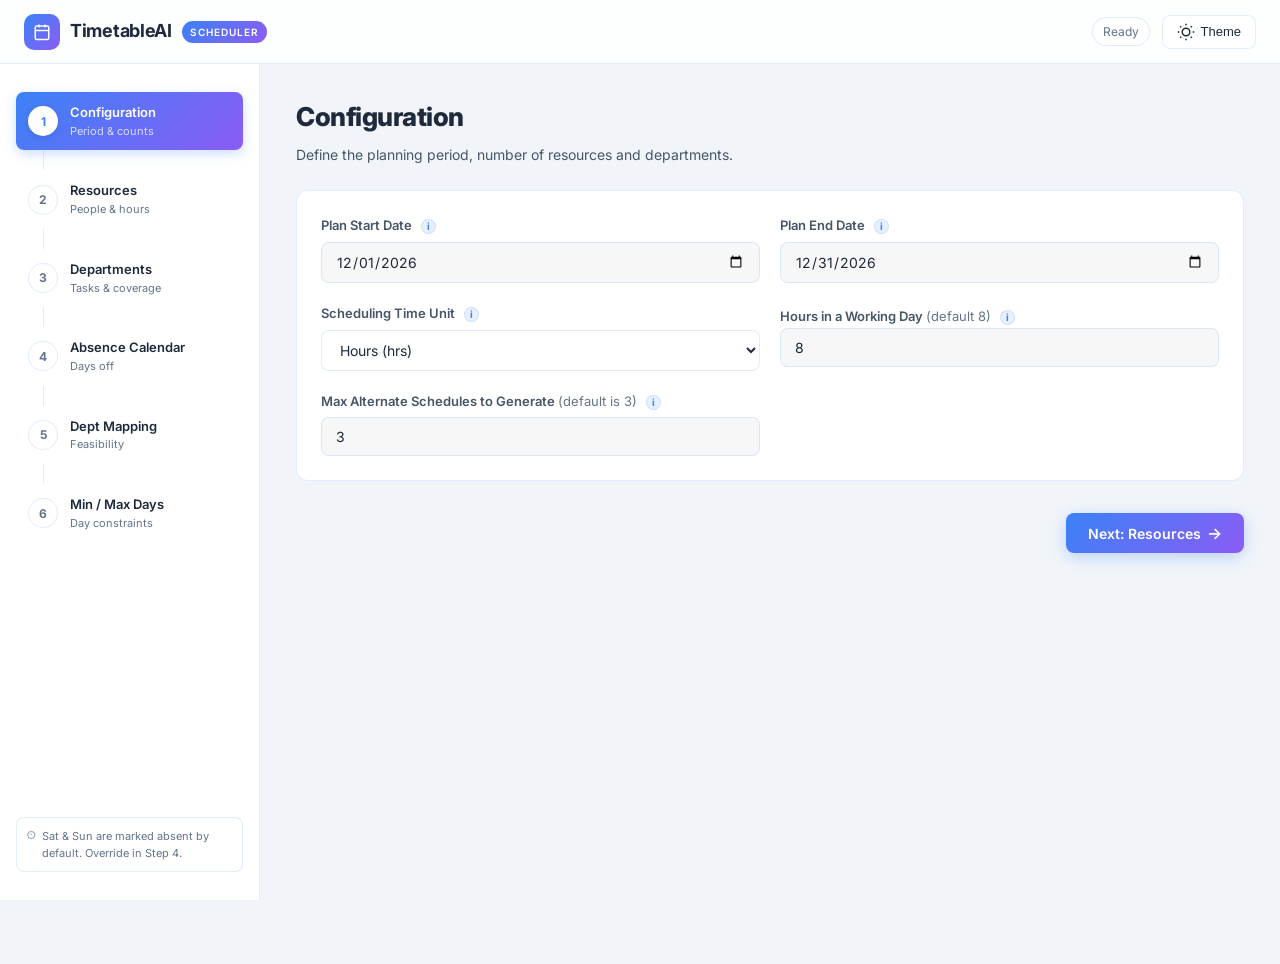
==== templates/index.html @ cdfffc03 "Add files via upload" ====
<!DOCTYPE html>
<html lang="en">
<head>
  <meta charset="UTF-8" />
  <meta name="viewport" content="width=device-width, initial-scale=1.0" />
  <title>Timetable Scheduler | Smart Scheduling System</title>
  <meta name="description" content="AI-powered timetable and appointment scheduler for doctors, departments, and resources. Constraint-based scheduling with violation reporting." />
  <link rel="preconnect" href="https://fonts.googleapis.com" />
  <link rel="preconnect" href="https://fonts.gstatic.com" crossorigin />
  <link href="https://fonts.googleapis.com/css2?family=Inter:wght@300;400;500;600;700;800&display=swap" rel="stylesheet" />
  <link rel="stylesheet" href="/static/style.css" />
</head>
<body>

<!-- ═══════════════════════════════ TOP NAV ══════════════════════════════════ -->
<nav class="navbar">
  <div class="navbar-brand">
    <div class="brand-icon">
      <svg viewBox="0 0 24 24" fill="none" stroke="currentColor" stroke-width="2">
        <rect x="3" y="4" width="18" height="18" rx="2"/><line x1="16" y1="2" x2="16" y2="6"/><line x1="8" y1="2" x2="8" y2="6"/><line x1="3" y1="10" x2="21" y2="10"/>
      </svg>
    </div>
    <span class="brand-name">TimetableAI</span>
    <span class="brand-badge">Scheduler</span>
  </div>
  <div class="navbar-actions">
    <span class="nav-status" id="nav-status">Ready</span>
    <button class="btn-icon" id="btn-theme-toggle" onclick="App.toggleTheme()" title="Toggle Light/Dark Theme">
      <svg id="theme-icon" viewBox="0 0 24 24" fill="none" stroke="currentColor" stroke-width="2" width="18" height="18">
        <circle cx="12" cy="12" r="5"/><line x1="12" y1="1" x2="12" y2="3"/><line x1="12" y1="21" x2="12" y2="23"/><line x1="4.22" y1="4.22" x2="5.64" y2="5.64"/><line x1="18.36" y1="18.36" x2="19.78" y2="19.78"/><line x1="1" y1="12" x2="3" y2="12"/><line x1="21" y1="12" x2="23" y2="12"/><line x1="4.22" y1="19.78" x2="5.64" y2="18.36"/><line x1="18.36" y1="5.64" x2="19.78" y2="4.22"/>
      </svg>
      Theme
    </button>
    <button class="btn-icon" id="btn-download" style="display:none" onclick="App.downloadExcel()" title="Download Excel">
      <svg viewBox="0 0 24 24" fill="none" stroke="currentColor" stroke-width="2" width="18" height="18">
        <path d="M21 15v4a2 2 0 0 1-2 2H5a2 2 0 0 1-2-2v-4"/><polyline points="7 10 12 15 17 10"/><line x1="12" y1="15" x2="12" y2="3"/>
      </svg>
      Download Excel
    </button>
  </div>
</nav>

<!-- ═══════════════════════════ MAIN LAYOUT ══════════════════════════════════ -->
<div class="app-layout">

  <!-- SIDEBAR -->
  <aside class="sidebar" id="sidebar">
    <div class="sidebar-steps">
      <div class="step-item active" id="si-1" onclick="App.tryGoToStep(1)">
        <div class="step-num">1</div>
        <div class="step-info"><div class="step-label">Configuration</div><div class="step-sub">Period & counts</div></div>
      </div>
      <div class="step-connector"></div>
      <div class="step-item" id="si-2" onclick="App.tryGoToStep(2)">
        <div class="step-num">2</div>
        <div class="step-info"><div class="step-label">Resources</div><div class="step-sub">People & hours</div></div>
      </div>
      <div class="step-connector"></div>
      <div class="step-item" id="si-3" onclick="App.tryGoToStep(3)">
        <div class="step-num">3</div>
        <div class="step-info"><div class="step-label">Departments</div><div class="step-sub">Tasks & coverage</div></div>
      </div>
      <div class="step-connector"></div>
      <div class="step-item" id="si-4" onclick="App.tryGoToStep(4)">
        <div class="step-num">4</div>
        <div class="step-info"><div class="step-label">Absence Calendar</div><div class="step-sub">Days off</div></div>
      </div>
      <div class="step-connector"></div>
      <div class="step-item" id="si-5" onclick="App.tryGoToStep(5)">
        <div class="step-num">5</div>
        <div class="step-info"><div class="step-label">Dept Mapping</div><div class="step-sub">Feasibility</div></div>
      </div>
      <div class="step-connector"></div>
      <div class="step-item" id="si-6" onclick="App.tryGoToStep(6)">
        <div class="step-num">6</div>
        <div class="step-info"><div class="step-label">Min / Max Days</div><div class="step-sub">Day constraints</div></div>
      </div>
    </div>
    <div class="sidebar-footer">
      <div class="sidebar-tip">
        <svg viewBox="0 0 24 24" fill="none" stroke="currentColor" stroke-width="2" width="14" height="14"><circle cx="12" cy="12" r="10"/><line x1="12" y1="8" x2="12" y2="12"/><line x1="12" y1="16" x2="12.01" y2="16"/></svg>
        Sat &amp; Sun are marked absent by default. Override in Step 4.
      </div>
    </div>
  </aside>

  <!-- MAIN CONTENT -->
  <main class="main-content" id="main-content">

    <!-- ─── STEP 1: Config ─────────────────────────────────────────────── -->
    <div class="step-page active" id="page-1">
      <div class="page-header">
        <h1>Configuration</h1>
        <p>Define the planning period, number of resources and departments.</p>
      </div>
      <div class="form-card">
        <div class="form-grid-2">
          <div class="form-group">
            <label for="cfg-start">Plan Start Date <span class="info-btn" data-tip="The start date of the scheduling period. The scheduler will generate assignments starting on this day.">i</span></label>
            <input type="date" id="cfg-start" />
          </div>
          <div class="form-group">
            <label for="cfg-end">Plan End Date <span class="info-btn" data-tip="The end date of the scheduling period. The planner will generate assignments up to and including this day.">i</span></label>
            <input type="date" id="cfg-end" />
          </div>
          <div class="form-group">
            <label for="cfg-time-unit">Scheduling Time Unit <span class="info-btn" data-tip="The time metric used for planning constraints (Hours, Minutes, Days, Sessions, Slots, or Shifts) based on your custom requirements.">i</span></label>
            <select id="cfg-time-unit" onchange="App.onTimeUnitChange()" style="background: rgba(255,255,255,0.05); border: 1px solid var(--border); border-radius: var(--radius-sm); padding: 10px 14px; color: var(--text); font-size: 14px; color-scheme: dark; outline: none; width: 100%;">
              <option value="Hours" selected>Hours (hrs)</option>
              <option value="Minutes">Minutes (mins)</option>
              <option value="Days">Days (days)</option>
              <option value="Sessions">Sessions (sessions)</option>
              <option value="Slots">Slots (slots)</option>
              <option value="Shifts">Shifts (shifts)</option>
            </select>
          </div>
          <div class="form-group" id="cfg-working-day-hours-group" style="display: block;">
            <label for="cfg-working-day-hours">Hours in a Working Day <span class="tip">(default 8)</span> <span class="info-btn" data-tip="The total working hours standard for a full day. Used to automatically calculate daily capacities when Hours or Minutes is selected.">i</span></label>
            <input type="number" id="cfg-working-day-hours" min="1" max="24" value="8" />
          </div>
          <div class="form-group" id="cfg-time-conversion-group" style="display: none;">
            <label id="cfg-time-conversion-label" for="cfg-time-conversion">Hours per Session</label>
            <input type="number" id="cfg-time-conversion" min="0.1" step="0.1" value="2" />
          </div>
          <div class="form-group">
            <label for="cfg-max-alt">Max Alternate Schedules to Generate <span class="tip">(default is 3)</span> <span class="info-btn" data-tip="The maximum number of distinct alternative schedules (alternate options) generated by the AI solver.">i</span></label>
            <input type="number" id="cfg-max-alt" min="0" max="20" value="3" />
          </div>
        </div>
      </div>
      <div class="step-nav">
        <span></span>
        <button class="btn btn-primary" onclick="App.nextStep()">Next: Resources <span class="arrow">→</span></button>
      </div>
    </div>

    <!-- ─── STEP 2: Resources ──────────────────────────────────────────── -->
    <div class="step-page" id="page-2">
      <div class="page-header">
        <h1>Resources</h1>
        <p>Enter names and work-hour constraints for each person.</p>
      </div>
      <div class="form-card overflow-x">
        <table class="data-table" id="resources-table">
          <thead>
            <tr>
              <th>#</th>
              <th>Name <span class="req">*</span> <span class="info-btn" data-tip="The name of the resource (e.g., Dr. Smith, Technician, etc.) to be scheduled.">i</span></th>
              <th id="th-res-minh">Min Work Hours <span class="tip">(period)</span> <span class="info-btn" data-tip="The minimum cumulative work time this resource must be scheduled for across the entire planning period.">i</span></th>
              <th id="th-res-maxh">Max Work Hours <span class="tip">(period)</span> <span class="info-btn" data-tip="The maximum cumulative work time this resource can be scheduled for across the entire planning period.">i</span></th>
              <th id="th-res-daily">Daily Work Hours <span class="info-btn" data-tip="The standard capacity allocation scheduled for this resource on a single assigned day.">i</span></th>
              <th>Min Consecutive Days <span class="info-btn" data-tip="The consecutive scheduling block size. Enforces that any assignment must run in a continuous sequence of at least this many days.">i</span></th>
              <th>Actions</th>
            </tr>
          </thead>
          <tbody id="resources-body"></tbody>
        </table>
        <div style="padding: 12px 16px;">
          <button class="btn btn-ghost btn-sm" id="btn-add-resource" onclick="App.addResourceRow()" style="border: 1px dashed var(--border); width: 100%; border-radius: 6px; padding: 10px;">+ Add Resource</button>
        </div>
      </div>
      <div class="step-nav">
        <button class="btn btn-ghost" onclick="App.prevStep()">← Back</button>
        <button class="btn btn-primary" onclick="App.nextStep()">Next: Departments <span class="arrow">→</span></button>
      </div>
    </div>

    <!-- ─── STEP 3: Departments ────────────────────────────────────────── -->
    <div class="step-page" id="page-3">
      <div class="page-header">
        <h1>Departments</h1>
        <p>Define departments and their required coverage hours.</p>
      </div>
      <div class="form-card overflow-x">
        <table class="data-table" id="depts-table">
          <thead>
            <tr>
              <th>#</th>
              <th>Department Name <span class="req">*</span> <span class="info-btn" data-tip="The name of the department, room, or task (e.g., Cardiology, ICU, Ward) requiring scheduling.">i</span></th>
              <th id="th-dept-minh">Min Total Hours <span class="tip">(period)</span> <span class="info-btn" data-tip="The minimum total coverage time required for this department. Indicates the total number of days/hours for which the department should be functional.">i</span></th>
              <th id="th-dept-maxh">Max Total Hours <span class="tip">(period)</span> <span class="info-btn" data-tip="The maximum total coverage time allowed for this department.">i</span></th>
              <th>Actions</th>
            </tr>
          </thead>
          <tbody id="depts-body"></tbody>
        </table>
        <div style="padding: 12px 16px;">
          <button class="btn btn-ghost btn-sm" id="btn-add-dept" onclick="App.addDeptRow()" style="border: 1px dashed var(--border); width: 100%; border-radius: 6px; padding: 10px;">+ Add Department</button>
        </div>
      </div>
      <div class="step-nav">
        <button class="btn btn-ghost" onclick="App.prevStep()">← Back</button>
        <button class="btn btn-primary" onclick="App.nextStep()">Next: Absence Calendar <span class="arrow">→</span></button>
      </div>
    </div>

    <!-- ─── STEP 4: Absence Calendar ──────────────────────────────────── -->
    <div class="step-page" id="page-4">
      <div class="page-header">
        <h1>Absence Calendar <span class="info-btn" data-tip="Toggle availability for specific resource dates. Red weekend days are pre-marked absent by default. Drag horizontally to toggle a range of dates.">i</span></h1>
        <p>Click any cell to toggle <strong>Absent / Available</strong>. Weekends are pre-marked absent.</p>
        <div class="calendar-legend">
          <span class="leg-item"><span class="leg-dot weekend"></span> Weekend (pre-absent)</span>
          <span class="leg-item"><span class="leg-dot absent"></span> Absent</span>
          <span class="leg-item"><span class="leg-dot available"></span> Available</span>
        </div>
        <div class="bulk-actions" style="display: flex; gap: 8px; flex-wrap: wrap; margin-top: 12px;">
          <button class="btn btn-xs" onclick="App.bulkAbsence('weekends')">Exclude Saturdays &amp; Sundays</button>
          <button class="btn btn-xs" onclick="App.bulkAbsence('saturdays')">Exclude Saturdays</button>
          <button class="btn btn-xs" onclick="App.bulkAbsence('sundays')">Exclude Sundays</button>
          <button class="btn btn-xs btn-ghost" onclick="App.bulkAbsence('allow_saturdays')">Allow Saturdays</button>
          <button class="btn btn-xs btn-ghost" onclick="App.bulkAbsence('allow_sundays')">Allow Sundays</button>
          <button class="btn btn-xs btn-ghost" onclick="App.bulkAbsence('clear')">Clear all</button>
        </div>
      </div>
      <div class="form-card p0 overflow-x">
        <div id="absence-calendar"></div>
      </div>
      <div class="step-nav">
        <button class="btn btn-ghost" onclick="App.prevStep()">← Back</button>
        <button class="btn btn-primary" onclick="App.nextStep()">Next: Dept Mapping <span class="arrow">→</span></button>
      </div>
    </div>

    <!-- ─── STEP 5: Dept Mapping ───────────────────────────────────────── -->
    <div class="step-page" id="page-5">
      <div class="page-header">
        <h1>Department Mapping <span class="info-btn" data-tip="Toggling a switch ON permits the resource to be scheduled to that department. Toggling OFF prevents any assignments.">i</span></h1>
        <p>Toggle the switch to indicate which departments each resource <strong>can</strong> be assigned to.</p>
      </div>
      <div class="form-card overflow-x">
        <div id="mapping-matrix"></div>
      </div>
      <div class="step-nav">
        <button class="btn btn-ghost" onclick="App.prevStep()">← Back</button>
        <button class="btn btn-primary" onclick="App.nextStep()">Next: Min/Max Days <span class="arrow">→</span></button>
      </div>
    </div>

    <!-- ─── STEP 6: MinMax Days ────────────────────────────────────────── -->
    <div class="step-page" id="page-6">
      <div class="page-header">
        <h1>Min / Max Days per Resource per Department</h1>
        <p>Set minimum and maximum number of days each resource must/can work in each department. Leave at 0 / 999 for no constraint.</p>
      </div>
      <div class="form-card overflow-x">
        <table class="data-table" id="minmax-table">
          <thead>
            <tr>
              <th>Resource <span class="info-btn" data-tip="The resource scheduled.">i</span></th>
              <th>Department <span class="info-btn" data-tip="The department requiring assignments.">i</span></th>
              <th>Min Days <span class="info-btn" data-tip="The minimum number of days this specific resource must be assigned to this specific department during the planning period.">i</span></th>
              <th>Max Days <span class="info-btn" data-tip="The maximum number of days this specific resource can be assigned to this specific department during the planning period.">i</span></th>
            </tr>
          </thead>
          <tbody id="minmax-body"></tbody>
        </table>
      </div>
      <div class="step-nav">
        <button class="btn btn-ghost" onclick="App.prevStep()">← Back</button>
        <button class="btn btn-generate" id="btn-generate" onclick="App.generate()">
          <span class="btn-generate-icon">
            <svg viewBox="0 0 24 24" fill="none" stroke="currentColor" stroke-width="2.5" width="18" height="18"><polygon points="5 3 19 12 5 21 5 3"/></svg>
          </span>
          Generate Schedule
        </button>
      </div>
    </div>

    <!-- ─── LOADING ────────────────────────────────────────────────────── -->
    <div class="step-page" id="page-loading">
      <div class="loading-center">
        <div class="spinner"></div>
        <h2>Solving Schedule…</h2>
        <p id="loading-sub">Running constraint optimization. This may take a moment for large inputs.</p>
        <div class="loading-steps">
          <div class="load-step active" id="ls-1">Validating inputs</div>
          <div class="load-step" id="ls-2">Building constraint model</div>
          <div class="load-step" id="ls-3">Solving ILP</div>
          <div class="load-step" id="ls-4">Generating alternates</div>
          <div class="load-step" id="ls-5">Formatting results</div>
        </div>
      </div>
    </div>

    <!-- ─── RESULTS ────────────────────────────────────────────────────── -->
    <div class="step-page" id="page-results">
      <div class="results-header">
        <div class="results-status" id="results-status"></div>
        <div class="results-actions">
          <button class="btn btn-ghost btn-sm" onclick="App.goToStep(1)">
            <svg viewBox="0 0 24 24" fill="none" stroke="currentColor" stroke-width="2" width="14" height="14"><polyline points="15 18 9 12 15 6"/></svg>
            Edit Inputs
          </button>
          <button class="btn btn-primary btn-sm" id="btn-dl-results" onclick="App.downloadExcel()">
            <svg viewBox="0 0 24 24" fill="none" stroke="currentColor" stroke-width="2" width="14" height="14"><path d="M21 15v4a2 2 0 0 1-2 2H5a2 2 0 0 1-2-2v-4"/><polyline points="7 10 12 15 17 10"/><line x1="12" y1="15" x2="12" y2="3"/></svg>
            Download Excel
          </button>
        </div>
      </div>

      <!-- Result tabs -->
      <div class="result-tabs" id="result-tabs"></div>

      <!-- Tab content -->
      <div id="result-content"></div>
    </div>

  </main>
</div>

<!-- ══════════════════════════ TOAST NOTIFICATION ════════════════════════════ -->
<div class="toast" id="toast"></div>

<script src="/static/app.js"></script>
</body>
</html>
---- static/style.css ----
/* ════════════════════════════════════════════════════════════
   TimetableAI — Premium Dark Theme
   ════════════════════════════════════════════════════════════ */

@import url('https://fonts.googleapis.com/css2?family=Inter:wght@300;400;500;600;700;800&display=swap');

/* ── CSS Variables ──────────────────────────────────────────── */
:root {
  --bg:           #f1f5f9;       /* Premium Light Slate Grey background */
  --bg-2:         #ffffff;       /* Clean white surface for cards / sidebar */
  --bg-card:      #ffffff;
  --bg-card-h:    #f8fafc;
  --border:       rgba(59, 130, 246, 0.15);
  --border-h:     rgba(59, 130, 246, 0.3);

  --blue:         #3b82f6;
  --blue-glow:    rgba(59,130,246,0.12);
  --blue-dark:    #1d4ed8;
  --purple:       #8b5cf6;
  --teal:         #14b8a6;
  --cyan:         #06b6d4;

  --success:      #10b981;
  --success-bg:   rgba(16,185,129,0.1);
  --warning:      #f59e0b;
  --warning-bg:   rgba(245,158,11,0.1);
  --danger:       #ef4444;
  --danger-bg:    rgba(239,68,68,0.1);

  --text:         #1e293b;       /* Premium Charcoal main text */
  --text-2:       #475569;       /* Slate sub-text */
  --text-3:       #64748b;       /* Muted grey */

  --sidebar-w:    260px;
  --nav-h:        64px;
  --radius:       12px;
  --radius-sm:    8px;
  --shadow:       0 4px 20px rgba(0,0,0,0.06);
  --shadow-glow:  0 0 0 1px rgba(59,130,246,0.2), 0 4px 14px rgba(59,130,246,0.08);

  /* Dept colour palette */
  --d0: #3b82f6; --d1: #f97316; --d2: #22c55e; --d3: #eab308;
  --d4: #a855f7; --d5: #06b6d4; --d6: #ef4444; --d7: #14b8a6;
  --d8: #f43f5e; --d9: #8b5cf6; --d10:#0ea5e9; --d11:#84cc16;
}

[data-theme="dark"] {
  --bg:           #080d1a;       /* Dark charcoal background */
  --bg-2:         #0f1629;       /* Charcoal card surface / sidebar */
  --bg-card:      rgba(255,255,255,0.04);
  --bg-card-h:    rgba(255,255,255,0.07);
  --border:       rgba(255,255,255,0.08);
  --border-h:     rgba(255,255,255,0.16);

  --blue-glow:    rgba(59,130,246,0.25);

  --text:         #f1f5f9;       /* Light main text */
  --text-2:       #94a3b8;       /* Slate sub-text */
  --text-3:       #64748b;       /* Muted grey */

  --shadow:       0 4px 24px rgba(0,0,0,0.4);
  --shadow-glow:  0 0 0 1px rgba(59,130,246,0.4), 0 4px 24px rgba(59,130,246,0.15);
}

/* ── Reset ──────────────────────────────────────────────────── */
*, *::before, *::after { box-sizing: border-box; margin: 0; padding: 0; }
html { scroll-behavior: smooth; }
body {
  font-family: 'Inter', system-ui, sans-serif;
  background: var(--bg);
  color: var(--text);
  min-height: 100vh;
  line-height: 1.6;
  -webkit-font-smoothing: antialiased;
}

/* ── Scrollbar ──────────────────────────────────────────────── */
::-webkit-scrollbar { width: 10px; height: 10px; }
::-webkit-scrollbar-track { background: var(--bg-2); border-radius: 5px; }
::-webkit-scrollbar-thumb { background: var(--blue); border-radius: 5px; border: 2px solid var(--bg-2); }
::-webkit-scrollbar-thumb:hover { background: var(--blue-dark); }
::-webkit-scrollbar-corner { background: var(--bg-2); }

/* ════════════════════════════════════════════════════════════
   NAVBAR
   ════════════════════════════════════════════════════════════ */
.navbar {
  position: fixed; top: 0; left: 0; right: 0; z-index: 100;
  height: var(--nav-h);
  background: rgba(255, 255, 255, 0.85);
  backdrop-filter: blur(16px);
  border-bottom: 1px solid var(--border);
  display: flex; align-items: center; justify-content: space-between;
  padding: 0 24px;
  color: var(--text);
  transition: background 0.3s, color 0.3s;
}
[data-theme="dark"] .navbar {
  background: rgba(8, 13, 26, 0.85);
}
.navbar-brand { display: flex; align-items: center; gap: 10px; }
.brand-icon {
  width: 36px; height: 36px;
  background: linear-gradient(135deg, var(--blue), var(--purple));
  border-radius: 10px;
  display: flex; align-items: center; justify-content: center;
  color: #fff;
}
.brand-icon svg { width: 18px; height: 18px; }
.brand-name { font-size: 18px; font-weight: 700; letter-spacing: -0.3px; }
.brand-badge {
  font-size: 10px; font-weight: 600; text-transform: uppercase; letter-spacing: 1px;
  background: linear-gradient(135deg, var(--blue), var(--purple));
  padding: 3px 8px; border-radius: 20px; color: #fff;
}
.navbar-actions { display: flex; align-items: center; gap: 12px; }
.nav-status {
  font-size: 12px; color: var(--text-3);
  padding: 4px 10px; border-radius: 20px;
  background: var(--bg-card); border: 1px solid var(--border);
}
.nav-status.solving { color: var(--warning); border-color: var(--warning-bg); }
.nav-status.done    { color: var(--success); border-color: var(--success-bg); }
.btn-icon {
  display: flex; align-items: center; gap: 6px;
  padding: 7px 14px; border-radius: var(--radius-sm);
  background: var(--bg-card); border: 1px solid var(--border);
  color: var(--text); font-size: 13px; font-weight: 500; cursor: pointer;
  transition: all .2s;
}
.btn-icon:hover { background: var(--bg-card-h); border-color: var(--border-h); }

/* ════════════════════════════════════════════════════════════
   LAYOUT
   ════════════════════════════════════════════════════════════ */
.app-layout {
  display: flex;
  margin-top: var(--nav-h);
  min-height: calc(100vh - var(--nav-h));
}

/* ════════════════════════════════════════════════════════════
   SIDEBAR
   ════════════════════════════════════════════════════════════ */
.sidebar {
  width: var(--sidebar-w);
  background: var(--bg-2);
  border-right: 1px solid var(--border);
  display: flex; flex-direction: column;
  padding: 28px 16px;
  position: sticky; top: var(--nav-h);
  height: calc(100vh - var(--nav-h));
  overflow-y: auto;
  flex-shrink: 0;
}
.sidebar-steps { display: flex; flex-direction: column; flex: 1; }
.step-item {
  display: flex; align-items: center; gap: 12px;
  padding: 10px 12px; border-radius: var(--radius-sm);
  cursor: pointer; transition: all .2s; position: relative;
}
.step-item:hover { background: var(--bg-card-h); }
.step-item.active {
  background: linear-gradient(135deg, var(--blue), var(--purple));
  box-shadow: 0 4px 12px rgba(59, 130, 246, 0.25);
}
.step-item.done .step-num {
  background: var(--success);
  box-shadow: 0 0 10px rgba(16,185,129,0.4);
}
.step-item.done .step-num::after { content: '✓'; font-size: 11px; }
.step-item.done .step-num span { display: none; }
.step-num {
  width: 30px; height: 30px; border-radius: 50%;
  background: var(--bg-card); border: 1px solid var(--border);
  display: flex; align-items: center; justify-content: center;
  font-size: 12px; font-weight: 700; flex-shrink: 0;
  transition: all .3s; color: var(--text-3);
}
.step-item.active .step-num {
  background: #fff;
  border-color: transparent;
  color: var(--blue);
  box-shadow: 0 2px 6px rgba(0,0,0,0.1);
}
.step-info { min-width: 0; }
.step-label { font-size: 13px; font-weight: 600; color: var(--text); transition: color 0.2s; }
.step-sub { font-size: 11px; color: var(--text-3); transition: color 0.2s; }
.step-item.active .step-label { color: #fff; }
.step-item.active .step-sub { color: rgba(255, 255, 255, 0.75); }
.step-connector {
  width: 1px; height: 20px;
  background: var(--border);
  margin-left: 27px;
}
.sidebar-footer { margin-top: auto; padding-top: 16px; }
.sidebar-tip {
  display: flex; align-items: flex-start; gap: 6px;
  font-size: 11px; color: var(--text-3); line-height: 1.5;
  background: var(--bg-card); border: 1px solid var(--border);
  padding: 10px; border-radius: var(--radius-sm);
}

/* ════════════════════════════════════════════════════════════
   MAIN CONTENT
   ════════════════════════════════════════════════════════════ */
.main-content {
  flex: 1; min-width: 0;
  padding: 32px 36px;
  overflow-y: auto;
}

/* ── Step pages ─────────────────────────────────────────────── */
.step-page { display: none; animation: fadeUp .35s ease; }
.step-page.active { display: block; }

@keyframes fadeUp {
  from { opacity: 0; transform: translateY(16px); }
  to   { opacity: 1; transform: translateY(0); }
}

/* ── Page header ────────────────────────────────────────────── */
.page-header { margin-bottom: 24px; }
.page-header h1 { font-size: 26px; font-weight: 800; letter-spacing: -0.5px; margin-bottom: 6px; }
.page-header p { color: var(--text-2); font-size: 14px; }

/* ── Form card ──────────────────────────────────────────────── */
.form-card {
  background: var(--bg-card);
  border: 1px solid var(--border);
  border-radius: var(--radius);
  padding: 24px;
  margin-bottom: 24px;
  backdrop-filter: blur(8px);
}
.form-card.p0 { padding: 0; overflow: hidden; }
.form-card.overflow-x { overflow-x: auto; }

/* ── Form elements ──────────────────────────────────────────── */
.form-grid-2 { display: grid; grid-template-columns: 1fr 1fr; gap: 20px; }
.form-group { display: flex; flex-direction: column; gap: 6px; }
.form-group.full-span { grid-column: 1 / -1; }
label { font-size: 13px; font-weight: 600; color: var(--text-2); }
.tip { font-weight: 400; color: var(--text-3); }
.req { color: var(--danger); }

input[type="text"], input[type="number"], input[type="date"], select {
  background: rgba(0,0,0,0.03);
  border: 1px solid var(--border);
  border-radius: var(--radius-sm);
  padding: 10px 14px;
  color: var(--text);
  font-size: 14px;
  font-family: inherit;
  width: 100%;
  transition: border-color .2s, box-shadow .2s;
  color-scheme: light;
}
select option {
  background-color: var(--bg-2);
  color: var(--text);
}
[data-theme="dark"] input[type="text"],
[data-theme="dark"] input[type="number"],
[data-theme="dark"] input[type="date"],
[data-theme="dark"] select {
  background: rgba(255,255,255,0.05);
  color-scheme: dark;
}
input[type="text"]:focus, input[type="number"]:focus, input[type="date"]:focus, select:focus {
  outline: none;
  border-color: var(--blue);
  box-shadow: var(--shadow-glow);
}
input[type="number"] { -moz-appearance: textfield; }
input[type="number"]::-webkit-inner-spin-button,
input[type="number"]::-webkit-outer-spin-button { -webkit-appearance: none; }

/* ── Radio pills ────────────────────────────────────────────── */
.radio-pills { display: flex; gap: 8px; flex-wrap: wrap; }
.pill {
  display: flex; align-items: center;
  padding: 8px 20px; border-radius: 20px;
  border: 1px solid var(--border);
  background: var(--bg-card);
  cursor: pointer; font-size: 13px; font-weight: 600;
  transition: all .2s; user-select: none;
}
.pill input { display: none; }
.pill:hover { border-color: var(--border-h); background: var(--bg-card-h); }
.pill.active, .pill:has(input:checked) {
  background: var(--blue-glow);
  border-color: var(--blue);
  color: var(--blue);
}

/* ── Data table ─────────────────────────────────────────────── */
.data-table { width: 100%; border-collapse: collapse; font-size: 13px; }
.data-table th {
  text-align: left;
  padding: 10px 14px;
  font-size: 11px; font-weight: 700; text-transform: uppercase; letter-spacing: 0.8px;
  color: var(--text-3);
  background: rgba(255,255,255,0.03);
  border-bottom: 1px solid var(--border);
  white-space: nowrap;
}
.data-table td {
  padding: 8px 10px;
  border-bottom: 1px solid rgba(255,255,255,0.04);
  vertical-align: middle;
}
.data-table tbody tr:hover td { background: rgba(255,255,255,0.025); }
.data-table td:first-child { color: var(--text-3); font-weight: 600; }
.data-table input { width: 100%; min-width: 80px; }
.data-table input[type="text"] { min-width: 160px; }

/* ── Step navigation ────────────────────────────────────────── */
.step-nav {
  display: flex; justify-content: space-between; align-items: center;
  padding-top: 8px;
}

/* ── Buttons ────────────────────────────────────────────────── */
.btn {
  display: inline-flex; align-items: center; gap: 6px;
  padding: 10px 22px; border-radius: var(--radius-sm);
  font-family: inherit; font-size: 14px; font-weight: 600;
  cursor: pointer; transition: all .2s; border: none;
  text-decoration: none;
}
.btn-primary {
  background: linear-gradient(135deg, var(--blue), var(--purple));
  color: #fff;
  box-shadow: 0 4px 15px rgba(59,130,246,0.3);
}
.btn-primary:hover { transform: translateY(-1px); box-shadow: 0 6px 20px rgba(59,130,246,0.4); }
.btn-ghost {
  background: var(--bg-card); border: 1px solid var(--border); color: var(--text-2);
}
.btn-ghost:hover { background: var(--bg-card-h); border-color: var(--border-h); color: var(--text); }
.btn-sm { padding: 7px 14px; font-size: 12px; }
.btn-xs { padding: 5px 12px; font-size: 11px; border-radius: 6px; }
.btn-generate {
  background: linear-gradient(135deg, #10b981, #059669);
  color: #fff; padding: 12px 28px; font-size: 15px;
  box-shadow: 0 4px 15px rgba(16,185,129,0.35);
}
.btn-generate:hover { transform: translateY(-2px); box-shadow: 0 8px 24px rgba(16,185,129,0.5); }
.btn-generate-icon { display: flex; align-items: center; }
.arrow { font-size: 16px; }

.bulk-actions { display: flex; gap: 8px; margin-top: 10px; flex-wrap: wrap; }

/* ════════════════════════════════════════════════════════════
   ABSENCE CALENDAR
   ════════════════════════════════════════════════════════════ */
.calendar-legend {
  display: flex; gap: 16px; flex-wrap: wrap; margin-top: 8px; margin-bottom: 4px;
}
.leg-item { display: flex; align-items: center; gap: 6px; font-size: 12px; color: var(--text-2); }
.leg-dot {
  width: 12px; height: 12px; border-radius: 3px;
}
.leg-dot.weekend { background: rgba(239,68,68,0.35); border: 1px solid rgba(239,68,68,0.5); }
.leg-dot.absent  { background: rgba(100,116,139,0.6); border: 1px solid rgba(100,116,139,0.8); }
.leg-dot.available { background: rgba(255,255,255,0.08); border: 1px solid rgba(255,255,255,0.15); }

.cal-table { border-collapse: collapse; font-size: 11px; }
.cal-table th {
  padding: 6px 4px; font-size: 10px; font-weight: 700; text-transform: uppercase;
  letter-spacing: 0.5px; color: var(--text-3);
  background: rgba(255,255,255,0.03);
  border-bottom: 1px solid var(--border);
  white-space: nowrap;
}
.cal-table th.month-hdr {
  color: var(--blue); font-size: 10px; text-align: center;
  border-bottom: 2px solid var(--blue);
}
.cal-table td.res-name {
  padding: 4px 12px; font-size: 12px; font-weight: 600;
  background: rgba(255,255,255,0.03);
  border-right: 1px solid var(--border);
  white-space: nowrap;
  position: sticky; left: 0; z-index: 1;
  backdrop-filter: blur(4px);
}
.cal-cell {
  width: 28px; height: 28px;
  text-align: center; cursor: pointer;
  border: 1px solid rgba(255,255,255,0.04);
  user-select: none; transition: all .15s;
  position: relative;
}
.cal-cell:hover { border-color: var(--border-h); z-index: 1; }
.cal-cell.weekend  { background: rgba(239,68,68,0.12); }
.cal-cell.absent   { background: rgba(100,116,139,0.4); }
.cal-cell.absent::after { content: '✕'; font-size: 9px; color: var(--text-2); display: block; line-height: 28px; }
.cal-cell.available { background: rgba(255,255,255,0.03); }
.cal-cell.weekend.absent  { background: rgba(239,68,68,0.35); }
.cal-cell.weekend:not(.absent) { background: rgba(239,68,68,0.08); }
.cal-date-header { writing-mode: vertical-rl; transform: rotate(180deg); font-size: 9px; line-height: 28px; height: 48px; display: block; }

/* ════════════════════════════════════════════════════════════
   MAPPING MATRIX
   ════════════════════════════════════════════════════════════ */
.mapping-table { border-collapse: collapse; font-size: 13px; }
.mapping-table th {
  padding: 8px 12px; font-size: 11px; font-weight: 700;
  text-transform: uppercase; letter-spacing: 0.5px; color: var(--text-3);
  background: rgba(255,255,255,0.03);
  border-bottom: 1px solid var(--border);
}
.mapping-table td {
  padding: 8px 12px; border-bottom: 1px solid rgba(255,255,255,0.04);
}
.mapping-table td:first-child { font-weight: 600; white-space: nowrap; }
.toggle-wrap { display: flex; justify-content: center; }
.toggle {
  width: 44px; height: 24px; border-radius: 12px;
  background: rgba(255,255,255,0.1);
  border: 1px solid var(--border);
  cursor: pointer; position: relative; transition: all .25s;
}
.toggle.on {
  background: var(--success);
  border-color: var(--success);
  box-shadow: 0 0 8px rgba(16,185,129,0.4);
}
.toggle::after {
  content: ''; width: 18px; height: 18px; border-radius: 50%; background: #fff;
  position: absolute; top: 2px; left: 2px;
  transition: transform .25s; box-shadow: 0 1px 4px rgba(0,0,0,0.4);
}
.toggle.on::after { transform: translateX(20px); }

/* ════════════════════════════════════════════════════════════
   LOADING
   ════════════════════════════════════════════════════════════ */
.loading-center {
  display: flex; flex-direction: column; align-items: center;
  justify-content: center; min-height: 400px; gap: 20px;
  text-align: center;
}
.spinner {
  width: 56px; height: 56px; border-radius: 50%;
  border: 3px solid rgba(59,130,246,0.2);
  border-top-color: var(--blue);
  animation: spin 0.9s linear infinite;
  box-shadow: 0 0 20px var(--blue-glow);
}
@keyframes spin { to { transform: rotate(360deg); } }
.loading-center h2 { font-size: 22px; font-weight: 700; }
.loading-center p { color: var(--text-2); font-size: 14px; }
.loading-steps {
  display: flex; flex-direction: column; gap: 8px;
  background: var(--bg-card); border: 1px solid var(--border);
  border-radius: var(--radius); padding: 16px 24px; text-align: left;
  width: 320px;
}
.load-step {
  font-size: 13px; color: var(--text-3); padding-left: 22px; position: relative;
  transition: color .3s;
}
.load-step::before { content: '○'; position: absolute; left: 0; font-size: 10px; }
.load-step.active { color: var(--blue); font-weight: 600; }
.load-step.active::before { content: '●'; color: var(--blue); }
.load-step.done { color: var(--success); }
.load-step.done::before { content: '✓'; color: var(--success); }

/* ════════════════════════════════════════════════════════════
   RESULTS
   ════════════════════════════════════════════════════════════ */
.results-header {
  display: flex; align-items: center; justify-content: space-between;
  margin-bottom: 20px; flex-wrap: wrap; gap: 12px;
}
.results-status {
  display: flex; align-items: center; gap: 10px;
  font-size: 15px; font-weight: 600;
}
.badge-feasible {
  background: var(--success-bg); color: var(--success);
  border: 1px solid rgba(16,185,129,0.3);
  padding: 6px 14px; border-radius: 20px; font-size: 13px; font-weight: 700;
}
.badge-warn {
  background: var(--warning-bg); color: var(--warning);
  border: 1px solid rgba(245,158,11,0.3);
  padding: 6px 14px; border-radius: 20px; font-size: 13px; font-weight: 700;
}
.results-actions { display: flex; gap: 8px; }

/* result tabs */
.result-tabs {
  display: flex; gap: 6px; flex-wrap: wrap;
  border-bottom: 1px solid var(--border);
  padding-bottom: 0; margin-bottom: 24px;
}
.result-tab {
  padding: 9px 20px; border-radius: var(--radius-sm) var(--radius-sm) 0 0;
  background: var(--bg-card); border: 1px solid var(--border); border-bottom: none;
  font-size: 13px; font-weight: 600; cursor: pointer;
  transition: all .2s; color: var(--text-2);
  margin-bottom: -1px;
}
.result-tab.active {
  background: var(--blue-glow);
  border-color: var(--blue); color: var(--blue);
  border-bottom-color: var(--bg);
}
.result-tab .tab-badge {
  display: inline-block; padding: 1px 7px; border-radius: 10px;
  font-size: 10px; font-weight: 700; margin-left: 4px;
}
.tab-badge.ok  { background: var(--success-bg); color: var(--success); }
.tab-badge.err { background: var(--danger-bg); color: var(--danger); }

/* result tab content */
.result-tab-content { display: none; }
.result-tab-content.active { display: block; }

/* stats row */
.stats-row {
  display: grid; grid-template-columns: repeat(auto-fit, minmax(160px, 1fr));
  gap: 14px; margin-bottom: 24px;
}
.stat-card {
  background: var(--bg-card); border: 1px solid var(--border);
  border-radius: var(--radius); padding: 16px;
  transition: all .2s;
}
.stat-card:hover { border-color: var(--border-h); background: var(--bg-card-h); }
.stat-label { font-size: 11px; font-weight: 700; text-transform: uppercase; letter-spacing: 0.8px; color: var(--text-3); }
.stat-value { font-size: 26px; font-weight: 800; letter-spacing: -0.5px; margin-top: 4px; }
.stat-sub { font-size: 11px; color: var(--text-3); margin-top: 2px; }

/* schedule calendar output */
.sched-wrap { 
  overflow-x: auto; 
  margin-bottom: 24px; 
  border-radius: var(--radius); 
  border: 1px solid var(--border);
  background: rgba(15, 22, 41, 0.5);
  padding: 16px;
}
.sched-table { 
  border-collapse: separate; 
  border-spacing: 4px 6px; 
  font-size: 11px; 
}
.sched-table th {
  padding: 8px 4px; 
  text-align: center; 
  font-size: 9px; 
  font-weight: 700;
  text-transform: uppercase; 
  letter-spacing: 0.8px; 
  color: var(--text-2);
  background: rgba(255,255,255,0.02);
  border: none;
  border-radius: 6px;
  white-space: nowrap;
}
.sched-table th.month-col {
  color: var(--cyan); 
  font-size: 11px; 
  text-align: center;
  font-weight: 700;
  background: rgba(6, 182, 212, 0.08);
  border-bottom: 2px solid var(--cyan);
  padding: 10px 4px;
}
.sched-table td { 
  border: none; 
  background: rgba(255, 255, 255, 0.01);
  border-radius: 6px;
}
.sched-table td.res-cell {
  padding: 8px 16px; 
  font-size: 13px; 
  font-weight: 600; 
  white-space: nowrap;
  background: var(--bg-2);
  border-left: 3px solid var(--blue);
  border-radius: var(--radius-sm);
  position: sticky; 
  left: 0; 
  z-index: 2; 
  box-shadow: 4px 0 16px rgba(0,0,0,0.3);
}
.sched-cell {
  width: 36px; 
  height: 34px; 
  text-align: center;
  vertical-align: middle; 
  cursor: default;
  padding: 0 !important;
}
.sched-bar {
  display: flex;
  align-items: center;
  justify-content: center;
  width: 30px;
  height: 28px;
  margin: 0 auto;
  border-radius: 6px;
  font-size: 9px;
  font-weight: 700;
  letter-spacing: 0.3px;
  transition: transform 0.2s cubic-bezier(0.4, 0, 0.2, 1), filter 0.2s;
  user-select: none;
}
.sched-bar:hover {
  transform: scale(1.15);
  filter: brightness(1.2);
  z-index: 5;
}
.sched-bar.absent {
  background: rgba(148, 163, 184, 0.12);
  color: var(--text-3);
  border: 1px dashed rgba(255,255,255,0.08);
}
.sched-bar.unassigned {
  background: transparent;
  color: var(--text-3);
  font-size: 14px;
  font-weight: 400;
}
.sched-cell.weekend-day {
  background: rgba(239, 68, 68, 0.03);
}

/* section titles */
.section-title {
  font-size: 14px; font-weight: 700; color: var(--text-2);
  text-transform: uppercase; letter-spacing: 0.8px;
  margin-bottom: 12px;
  display: flex; align-items: center; gap: 8px;
}
.section-title::after { content: ''; flex: 1; height: 1px; background: var(--border); }

/* summary tables */
.summary-table { width: 100%; border-collapse: collapse; font-size: 12px; margin-bottom: 24px; }
.summary-table th {
  text-align: left; padding: 8px 12px;
  font-size: 10px; font-weight: 700; text-transform: uppercase; letter-spacing: 0.6px;
  color: var(--text-3); background: rgba(255,255,255,0.03);
  border-bottom: 1px solid var(--border); white-space: nowrap;
}
.summary-table td { padding: 8px 12px; border-bottom: 1px solid rgba(255,255,255,0.03); }
.summary-table tbody tr:hover td { background: rgba(255,255,255,0.025); }
.badge-ok  { background: var(--success-bg); color: var(--success); padding: 2px 8px; border-radius: 10px; font-size: 10px; font-weight: 700; }
.badge-err { background: var(--danger-bg);  color: var(--danger);  padding: 2px 8px; border-radius: 10px; font-size: 10px; font-weight: 700; }
.badge-warn-sm { background: var(--warning-bg); color: var(--warning); padding: 2px 8px; border-radius: 10px; font-size: 10px; font-weight: 700; }
.progress-bar-wrap { background: rgba(255,255,255,0.08); border-radius: 4px; height: 6px; min-width: 80px; overflow: hidden; }
.progress-bar { height: 6px; border-radius: 4px; background: var(--blue); transition: width .4s; }
.progress-bar.ok  { background: var(--success); }
.progress-bar.err { background: var(--danger); }

/* violations table */
.violations-section { margin-bottom: 24px; }
.viol-table { width: 100%; border-collapse: collapse; font-size: 12px; }
.viol-table th {
  padding: 8px 12px; font-size: 10px; font-weight: 700;
  text-transform: uppercase; letter-spacing: 0.6px; color: var(--text-3);
  background: rgba(255,255,255,0.03); border-bottom: 1px solid var(--border);
  text-align: left;
}
.viol-table td { padding: 8px 12px; border-bottom: 1px solid rgba(255,255,255,0.03); }
.sev-high { color: var(--danger); font-weight: 700; }
.sev-med  { color: var(--warning); font-weight: 700; }
.sev-low  { color: var(--success); font-weight: 700; }

/* dept colour chips */
.dept-chip {
  display: inline-block; padding: 2px 8px; border-radius: 6px;
  font-size: 10px; font-weight: 700; white-space: nowrap;
}

/* ════════════════════════════════════════════════════════════
   TOAST
   ════════════════════════════════════════════════════════════ */
.toast {
  position: fixed; bottom: 24px; right: 24px; z-index: 9999;
  background: #1e293b; border: 1px solid var(--border);
  padding: 12px 20px; border-radius: var(--radius-sm);
  font-size: 14px; font-weight: 500;
  box-shadow: var(--shadow);
  opacity: 0; transform: translateY(10px);
  transition: all .3s; pointer-events: none;
}
.toast.show { opacity: 1; transform: translateY(0); }
.toast.success { border-color: var(--success); color: var(--success); }
.toast.error   { border-color: var(--danger);  color: var(--danger);  }

/* ════════════════════════════════════════════════════════════
   RESPONSIVE
   ════════════════════════════════════════════════════════════ */
@media (max-width: 768px) {
  :root { --sidebar-w: 0px; }
  .sidebar { display: none; }
  .main-content { padding: 20px 16px; }
  .form-grid-2 { grid-template-columns: 1fr; }
  .stats-row { grid-template-columns: 1fr 1fr; }
}

/* ── Tooltips ───────────────────────────────────────────────── */
.info-btn {
  display: inline-flex;
  align-items: center;
  justify-content: center;
  width: 15px;
  height: 15px;
  border-radius: 50%;
  background: var(--blue-glow);
  color: var(--blue);
  font-size: 10px;
  font-weight: 700;
  cursor: pointer;
  margin-left: 6px;
  position: relative;
  vertical-align: middle;
  border: 1px solid var(--border);
  transition: all 0.2s ease-in-out;
  text-transform: none;
  font-style: normal;
  letter-spacing: normal;
  line-height: 1;
}
.info-btn:hover {
  background: var(--blue);
  color: #fff;
  border-color: var(--blue);
}
.info-btn::after {
  content: attr(data-tip);
  position: absolute;
  bottom: 135%;
  left: 50%;
  transform: translateX(-50%) scale(0.9);
  background: #111827;
  border: 1px solid rgba(59, 130, 246, 0.3);
  color: #f3f4f6;
  padding: 8px 12px;
  border-radius: 8px;
  font-size: 11px;
  line-height: 1.4;
  width: 240px;
  text-align: left;
  font-weight: 500;
  box-shadow: 0 10px 15px -3px rgba(0, 0, 0, 0.5), 0 4px 6px -2px rgba(0, 0, 0, 0.5);
  opacity: 0;
  pointer-events: none;
  transition: all 0.25s cubic-bezier(0.4, 0, 0.2, 1);
  z-index: 9999;
  white-space: normal;
}
.info-btn:hover::after {
  opacity: 1;
  transform: translateX(-50%) scale(1);
}
/* Adjust tooltip positioning for rightmost table columns to prevent clip off */
#resources-table th:last-child .info-btn::after,
#depts-table th:last-child .info-btn::after,
#minmax-table th:last-child .info-btn::after {
  left: auto;
  right: 10%;
  transform: scale(0.9);
}
#resources-table th:last-child .info-btn:hover::after,
#depts-table th:last-child .info-btn:hover::after,
#minmax-table th:last-child .info-btn:hover::after {
  transform: scale(1);
}
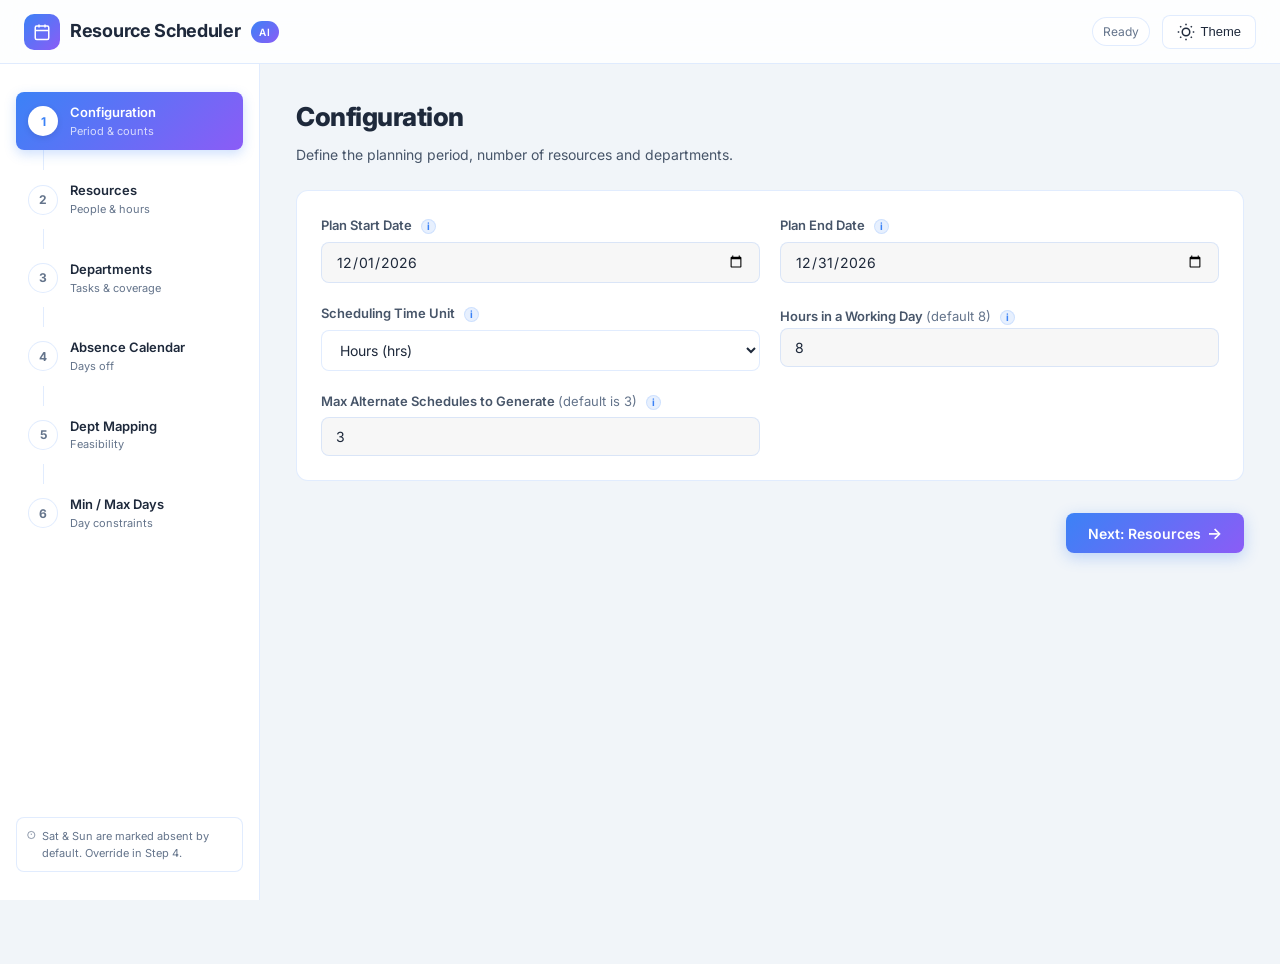
==== commit 9203cb57: "Add files via upload" ====
--- a/templates/index.html
+++ b/templates/index.html
@@ -3,7 +3,7 @@
 <head>
   <meta charset="UTF-8" />
   <meta name="viewport" content="width=device-width, initial-scale=1.0" />
-  <title>Timetable Scheduler | Smart Scheduling System</title>
+  <title>Resource Scheduler</title>
   <meta name="description" content="AI-powered timetable and appointment scheduler for doctors, departments, and resources. Constraint-based scheduling with violation reporting." />
   <link rel="preconnect" href="https://fonts.googleapis.com" />
   <link rel="preconnect" href="https://fonts.gstatic.com" crossorigin />
@@ -20,8 +20,8 @@
         <rect x="3" y="4" width="18" height="18" rx="2"/><line x1="16" y1="2" x2="16" y2="6"/><line x1="8" y1="2" x2="8" y2="6"/><line x1="3" y1="10" x2="21" y2="10"/>
       </svg>
     </div>
-    <span class="brand-name">TimetableAI</span>
-    <span class="brand-badge">Scheduler</span>
+    <span class="brand-name">Resource Scheduler</span>
+    <span class="brand-badge">AI</span>
   </div>
   <div class="navbar-actions">
     <span class="nav-status" id="nav-status">Ready</span>
--- a/static/style.css
+++ b/static/style.css
@@ -734,14 +734,13 @@
   color: #fff;
   border-color: var(--blue);
 }
-.info-btn::after {
-  content: attr(data-tip);
-  position: absolute;
-  bottom: 135%;
-  left: 50%;
-  transform: translateX(-50%) scale(0.9);
+
+/* ── Global JS Tooltip ───────────────────────────────────────── */
+.global-tooltip {
+  position: fixed;
+  z-index: 999999;
   background: #111827;
-  border: 1px solid rgba(59, 130, 246, 0.3);
+  border: 1px solid rgba(59, 130, 246, 0.4);
   color: #f3f4f6;
   padding: 8px 12px;
   border-radius: 8px;
@@ -753,24 +752,10 @@
   box-shadow: 0 10px 15px -3px rgba(0, 0, 0, 0.5), 0 4px 6px -2px rgba(0, 0, 0, 0.5);
   opacity: 0;
   pointer-events: none;
-  transition: all 0.25s cubic-bezier(0.4, 0, 0.2, 1);
-  z-index: 9999;
+  transition: opacity 0.15s ease-in-out;
+  font-family: 'Inter', sans-serif;
   white-space: normal;
 }
-.info-btn:hover::after {
+.global-tooltip.show {
   opacity: 1;
-  transform: translateX(-50%) scale(1);
-}
-/* Adjust tooltip positioning for rightmost table columns to prevent clip off */
-#resources-table th:last-child .info-btn::after,
-#depts-table th:last-child .info-btn::after,
-#minmax-table th:last-child .info-btn::after {
-  left: auto;
-  right: 10%;
-  transform: scale(0.9);
-}
-#resources-table th:last-child .info-btn:hover::after,
-#depts-table th:last-child .info-btn:hover::after,
-#minmax-table th:last-child .info-btn:hover::after {
-  transform: scale(1);
-}
+}
